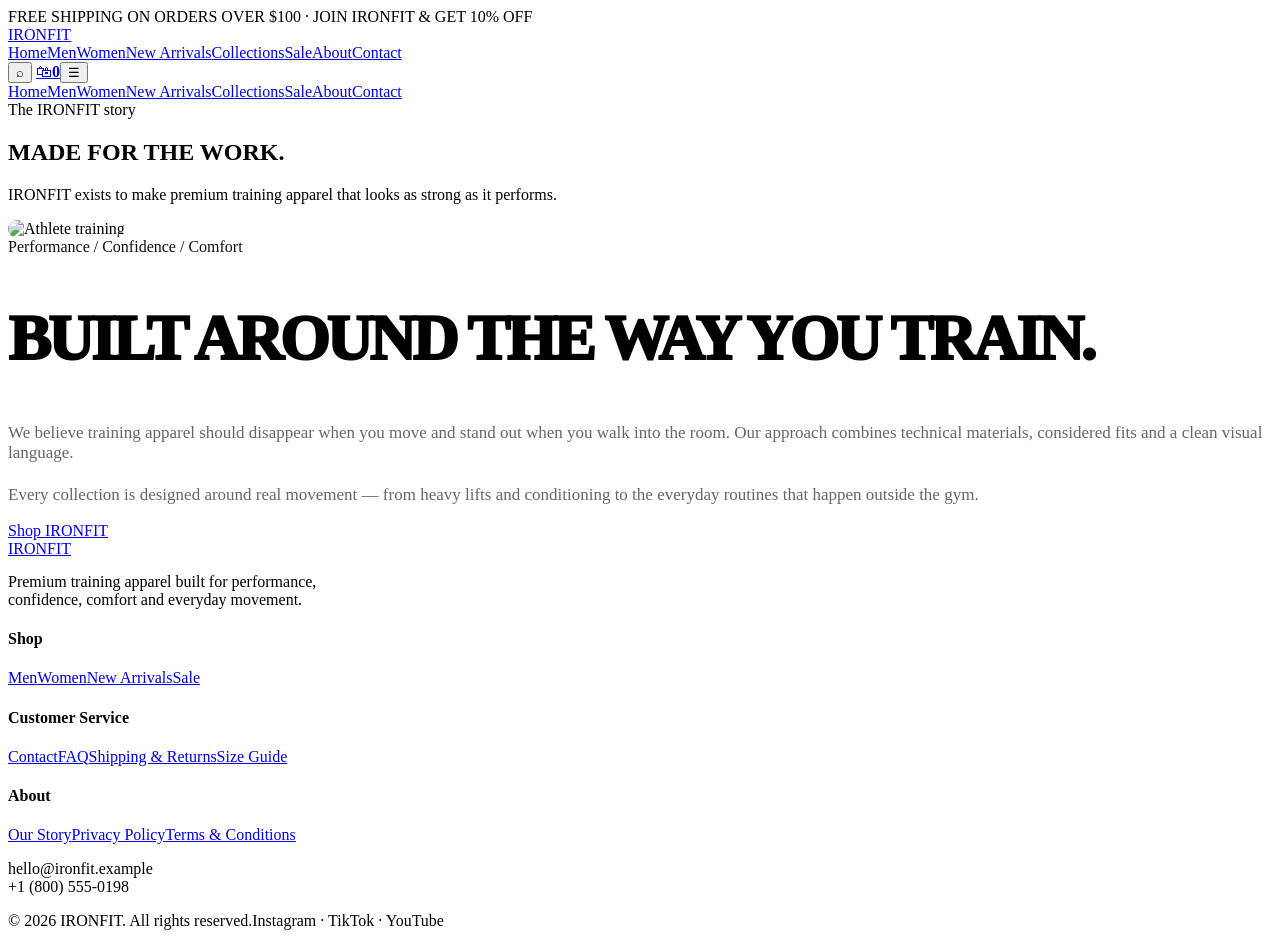
==== about.html @ 30817c37 "Add files via upload" ====
<!doctype html><html lang="en"><head><meta charset="utf-8"><meta name="viewport" content="width=device-width,initial-scale=1">
<title>About | IRONFIT</title><meta name="description" content="IRONFIT premium gym and activewear."><link rel="stylesheet" href="assets/css/styles.css"></head>
<body class=""><div class="announcement">FREE SHIPPING ON ORDERS OVER $100 · JOIN IRONFIT & GET 10% OFF</div>
<header class="header"><div class="container nav"><a class="logo" href="index.html">IRON<span>FIT</span></a>
<nav class="nav-links"><a class="" href="index.html">Home</a><a class="" href="men.html">Men</a><a class="" href="women.html">Women</a><a class="" href="new-arrivals.html">New Arrivals</a><a class="" href="shop.html">Collections</a><a class="" href="sale.html">Sale</a><a class="active" href="about.html">About</a><a class="" href="contact.html">Contact</a></nav><div class="nav-actions"><button class="icon-btn" aria-label="Search" onclick="location.href='shop.html'">⌕</button>
<a class="icon-btn cart-count" aria-label="Cart" href="cart.html">🛍<b>0</b></a><button class="icon-btn menu-btn" aria-label="Open menu">☰</button></div></div>
<nav class="mobile-nav container"><a href="index.html">Home</a><a href="men.html">Men</a><a href="women.html">Women</a><a href="new-arrivals.html">New Arrivals</a><a href="shop.html">Collections</a><a href="sale.html">Sale</a><a href="about.html">About</a><a href="contact.html">Contact</a></nav></header><main><section class="page-hero"><div class="container"><div class="eyebrow">The IRONFIT story</div><h1>MADE FOR THE WORK.</h1><p>IRONFIT exists to make premium training apparel that looks as strong as it performs.</p></div></section>
<section class="section"><div class="container"><div class="detail"><div><img style="border-radius:18px;height:620px;object-fit:cover" src="https://images.unsplash.com/photo-1581009146145-b5ef050c2e1a?auto=format&fit=crop&w=1400&q=85" alt="Athlete training"></div>
<div style="align-self:center"><div class="eyebrow" style="color:#111">Performance / Confidence / Comfort</div><h2 style="font-size:clamp(40px,5vw,65px);line-height:.95;font-weight:950;letter-spacing:-.05em">BUILT AROUND THE WAY YOU TRAIN.</h2>
<p style="margin:22px 0;color:#666;font-size:17px">We believe training apparel should disappear when you move and stand out when you walk into the room. Our approach combines technical materials, considered fits and a clean visual language.</p>
<p style="color:#666;font-size:17px">Every collection is designed around real movement — from heavy lifts and conditioning to the everyday routines that happen outside the gym.</p>
<a class="btn btn-primary" href="shop.html" style="margin-top:25px">Shop IRONFIT</a></div></div></div></section></main><footer class="footer"><div class="container"><div class="footer-grid">
<div><a class="logo" href="index.html">IRON<span>FIT</span></a><p style="margin-top:15px;max-width:320px">Premium training apparel built for performance, confidence, comfort and everyday movement.</p></div>
<div><h4>Shop</h4><a href="men.html">Men</a><a href="women.html">Women</a><a href="new-arrivals.html">New Arrivals</a><a href="sale.html">Sale</a></div>
<div><h4>Customer Service</h4><a href="contact.html">Contact</a><a href="contact.html#faq">FAQ</a><a href="#">Shipping & Returns</a><a href="#">Size Guide</a></div>
<div><h4>About</h4><a href="about.html">Our Story</a><a href="#">Privacy Policy</a><a href="#">Terms & Conditions</a><p>hello@ironfit.example<br>+1 (800) 555-0198</p></div></div>
<div class="footer-bottom"><span>© 2026 IRONFIT. All rights reserved.</span><span>Instagram · TikTok · YouTube</span></div></div></footer><div class="toast"></div><script src="assets/js/app.js"></script></body></html>
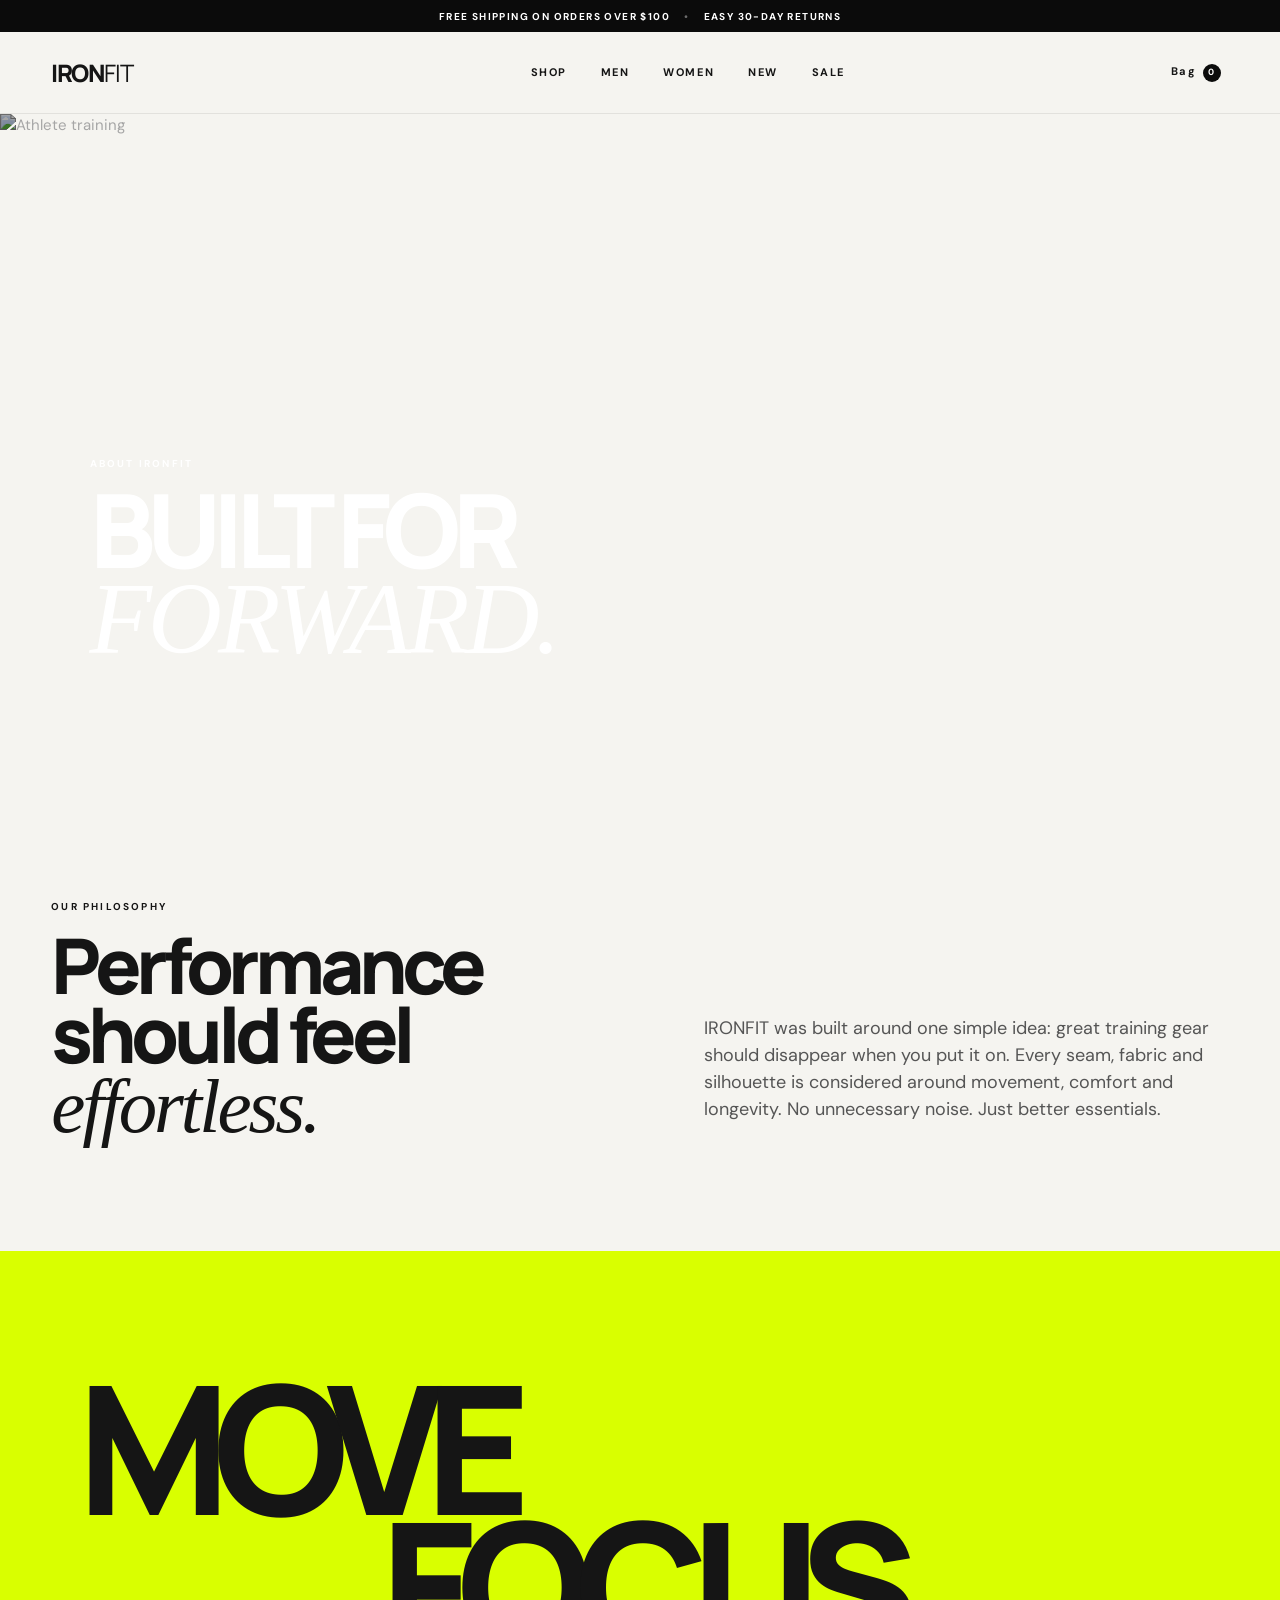
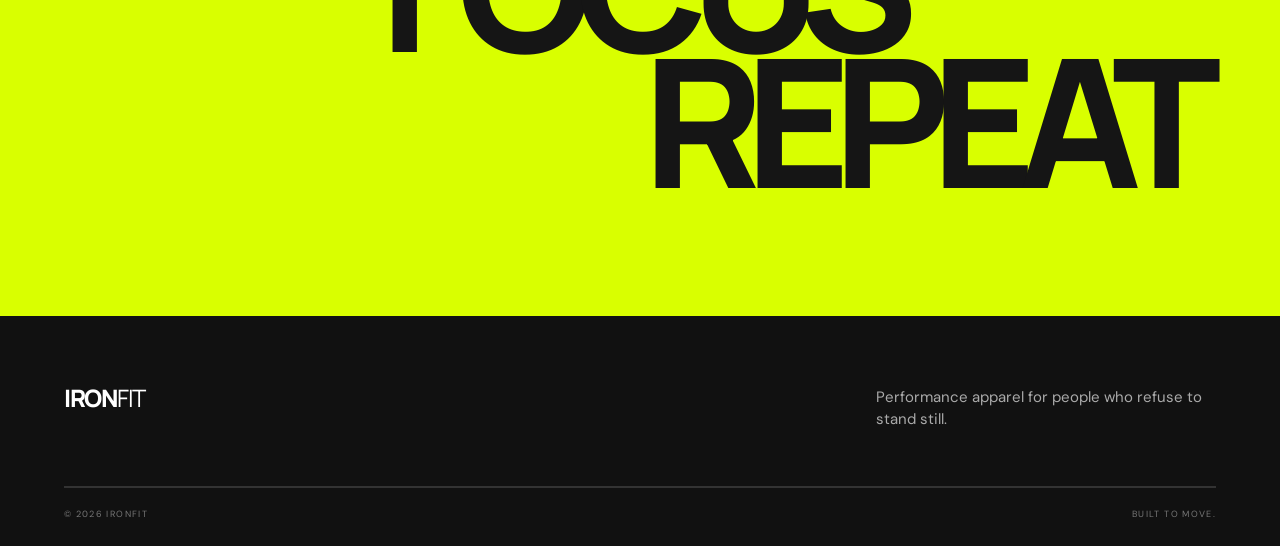
==== commit 214d2855: "Add files via upload" ====
--- a/about.html
+++ b/about.html
@@ -1,17 +1,3 @@
-<!doctype html><html lang="en"><head><meta charset="utf-8"><meta name="viewport" content="width=device-width,initial-scale=1">
-<title>About | IRONFIT</title><meta name="description" content="IRONFIT premium gym and activewear."><link rel="stylesheet" href="assets/css/styles.css"></head>
-<body class=""><div class="announcement">FREE SHIPPING ON ORDERS OVER $100 · JOIN IRONFIT & GET 10% OFF</div>
-<header class="header"><div class="container nav"><a class="logo" href="index.html">IRON<span>FIT</span></a>
-<nav class="nav-links"><a class="" href="index.html">Home</a><a class="" href="men.html">Men</a><a class="" href="women.html">Women</a><a class="" href="new-arrivals.html">New Arrivals</a><a class="" href="shop.html">Collections</a><a class="" href="sale.html">Sale</a><a class="active" href="about.html">About</a><a class="" href="contact.html">Contact</a></nav><div class="nav-actions"><button class="icon-btn" aria-label="Search" onclick="location.href='shop.html'">⌕</button>
-<a class="icon-btn cart-count" aria-label="Cart" href="cart.html">🛍<b>0</b></a><button class="icon-btn menu-btn" aria-label="Open menu">☰</button></div></div>
-<nav class="mobile-nav container"><a href="index.html">Home</a><a href="men.html">Men</a><a href="women.html">Women</a><a href="new-arrivals.html">New Arrivals</a><a href="shop.html">Collections</a><a href="sale.html">Sale</a><a href="about.html">About</a><a href="contact.html">Contact</a></nav></header><main><section class="page-hero"><div class="container"><div class="eyebrow">The IRONFIT story</div><h1>MADE FOR THE WORK.</h1><p>IRONFIT exists to make premium training apparel that looks as strong as it performs.</p></div></section>
-<section class="section"><div class="container"><div class="detail"><div><img style="border-radius:18px;height:620px;object-fit:cover" src="https://images.unsplash.com/photo-1581009146145-b5ef050c2e1a?auto=format&fit=crop&w=1400&q=85" alt="Athlete training"></div>
-<div style="align-self:center"><div class="eyebrow" style="color:#111">Performance / Confidence / Comfort</div><h2 style="font-size:clamp(40px,5vw,65px);line-height:.95;font-weight:950;letter-spacing:-.05em">BUILT AROUND THE WAY YOU TRAIN.</h2>
-<p style="margin:22px 0;color:#666;font-size:17px">We believe training apparel should disappear when you move and stand out when you walk into the room. Our approach combines technical materials, considered fits and a clean visual language.</p>
-<p style="color:#666;font-size:17px">Every collection is designed around real movement — from heavy lifts and conditioning to the everyday routines that happen outside the gym.</p>
-<a class="btn btn-primary" href="shop.html" style="margin-top:25px">Shop IRONFIT</a></div></div></div></section></main><footer class="footer"><div class="container"><div class="footer-grid">
-<div><a class="logo" href="index.html">IRON<span>FIT</span></a><p style="margin-top:15px;max-width:320px">Premium training apparel built for performance, confidence, comfort and everyday movement.</p></div>
-<div><h4>Shop</h4><a href="men.html">Men</a><a href="women.html">Women</a><a href="new-arrivals.html">New Arrivals</a><a href="sale.html">Sale</a></div>
-<div><h4>Customer Service</h4><a href="contact.html">Contact</a><a href="contact.html#faq">FAQ</a><a href="#">Shipping & Returns</a><a href="#">Size Guide</a></div>
-<div><h4>About</h4><a href="about.html">Our Story</a><a href="#">Privacy Policy</a><a href="#">Terms & Conditions</a><p>hello@ironfit.example<br>+1 (800) 555-0198</p></div></div>
-<div class="footer-bottom"><span>© 2026 IRONFIT. All rights reserved.</span><span>Instagram · TikTok · YouTube</span></div></div></footer><div class="toast"></div><script src="assets/js/app.js"></script></body></html>+<!doctype html><html lang="en"><head><meta charset="utf-8"><meta name="viewport" content="width=device-width,initial-scale=1"><title>About — IRONFIT</title><link rel="preconnect" href="https://fonts.googleapis.com"><link rel="preconnect" href="https://fonts.gstatic.com" crossorigin><link href="https://fonts.googleapis.com/css2?family=DM+Sans:wght@400;500;600;700&family=Manrope:wght@600;700;800&display=swap" rel="stylesheet"><link rel="stylesheet" href="assets/css/styles.css"></head>
+<body><div class="announcement">FREE SHIPPING ON ORDERS OVER $100 <span>•</span> EASY 30-DAY RETURNS</div><header class="site-header"><a class="brand" href="index.html">IRON<span>FIT</span></a><nav class="desktop-nav"><a href="shop.html">SHOP</a><a href="men.html">MEN</a><a href="women.html">WOMEN</a><a href="new-arrivals.html">NEW</a><a href="sale.html">SALE</a></nav><div class="header-actions"><a class="icon-btn" href="cart.html">Bag <b class="cart-count">0</b></a><button class="menu-toggle" data-menu-toggle><span></span><span></span></button></div></header>
+<main><section class="about-hero"><img src="https://images.unsplash.com/photo-1517838277536-f5f99be5018d?auto=format&fit=crop&w=2200&q=88" alt="Athlete training"><div><p class="eyebrow">ABOUT IRONFIT</p><h1>BUILT FOR<br><em>FORWARD.</em></h1></div></section><section class="section story"><div><p class="eyebrow">OUR PHILOSOPHY</p><h2>Performance should feel <em>effortless.</em></h2></div><p>IRONFIT was built around one simple idea: great training gear should disappear when you put it on. Every seam, fabric and silhouette is considered around movement, comfort and longevity. No unnecessary noise. Just better essentials.</p></section><section class="manifesto"><div><span>MOVE</span><span>FOCUS</span><span>REPEAT</span></div></section></main><footer class="footer"><div class="footer-top"><a class="brand" href="index.html">IRON<span>FIT</span></a><p>Performance apparel for people who refuse to stand still.</p></div><div class="footer-bottom"><span>© 2026 IRONFIT</span><span>BUILT TO MOVE.</span></div></footer><div class="mobile-menu" data-mobile-menu><button data-menu-close>×</button><nav><a href="shop.html">SHOP</a><a href="men.html">MEN</a><a href="women.html">WOMEN</a><a href="new-arrivals.html">NEW ARRIVALS</a><a href="sale.html">SALE</a></nav></div><script src="assets/js/app.js"></script></body></html>
--- a/assets/css/styles.css
+++ b/assets/css/styles.css
@@ -0,0 +1,7 @@
+:root{--black:#0b0b0b;--ink:#151515;--muted:#707070;--line:#ddd;--paper:#f5f4f0;--white:#fff;--accent:#d9ff00;--serif:Georgia,serif;--sans:"DM Sans",Arial,sans-serif;--display:"Manrope",Arial,sans-serif;--max:1440px}
+*{box-sizing:border-box}html{scroll-behavior:smooth}body{margin:0;background:var(--paper);color:var(--ink);font-family:var(--sans);font-size:15px;line-height:1.5}img{display:block;width:100%;object-fit:cover}a{color:inherit;text-decoration:none}button,input,select,textarea{font:inherit}button{cursor:pointer}.announcement{height:32px;background:var(--black);color:#fff;display:flex;align-items:center;justify-content:center;gap:14px;font-size:10px;font-weight:700;letter-spacing:.14em}.announcement span{opacity:.4}.site-header{height:82px;padding:0 4vw;display:flex;align-items:center;justify-content:space-between;background:rgba(245,244,240,.96);position:sticky;top:0;z-index:50;border-bottom:1px solid rgba(0,0,0,.08);backdrop-filter:blur(14px)}.brand{font:800 24px/1 var(--display);letter-spacing:-.06em}.brand span{font-weight:400}.desktop-nav{display:flex;gap:34px;margin-left:80px}.desktop-nav a{font-size:11px;font-weight:700;letter-spacing:.14em}.sale-link{color:#d21f1f}.header-actions{display:flex;gap:20px;align-items:center}.icon-btn{border:0;background:none;font-size:11px;font-weight:700;letter-spacing:.1em;padding:8px}.cart-count{background:var(--black);color:#fff;border-radius:50%;display:inline-flex;width:18px;height:18px;align-items:center;justify-content:center;font-size:9px;margin-left:3px}.menu-toggle{display:none;background:none;border:0}.menu-toggle span{display:block;width:24px;height:1px;background:#111;margin:5px}.hero{height:min(790px,calc(100vh - 114px));min-height:620px;position:relative;color:#fff;overflow:hidden}.hero>img{height:100%;filter:saturate(.78)}.hero-overlay{position:absolute;inset:0;background:linear-gradient(90deg,rgba(0,0,0,.62),rgba(0,0,0,.08) 70%),linear-gradient(0deg,rgba(0,0,0,.3),transparent 40%)}.hero-content{position:absolute;left:6vw;bottom:12%;max-width:720px}.eyebrow{font-size:10px;font-weight:700;letter-spacing:.22em;margin:0 0 16px;text-transform:uppercase}.hero h1,.page-hero h1,.about-hero h1{font:800 clamp(60px,8vw,132px)/.83 var(--display);letter-spacing:-.075em;margin:0}.hero h1 em,.page-hero h1 em,.about-hero h1 em,h1 em,h2 em{font-family:var(--serif);font-weight:400;letter-spacing:-.04em}.hero-copy{max-width:440px;font-size:16px;margin:28px 0}.hero-actions{display:flex;align-items:center;gap:28px}.btn{border:1px solid transparent;min-height:48px;padding:0 24px;display:inline-flex;align-items:center;justify-content:center;font-size:10px;font-weight:800;letter-spacing:.14em}.btn-dark{background:var(--black);color:#fff}.btn-light{background:#fff;color:#111}.text-link{font-size:10px;font-weight:800;letter-spacing:.15em;border-bottom:1px solid currentColor;padding-bottom:5px}.light{color:#fff}.hero-meta{position:absolute;bottom:26px;left:6vw;right:6vw;display:flex;justify-content:space-between;font-size:9px;letter-spacing:.15em}.ticker{overflow:hidden;white-space:nowrap;background:var(--accent);padding:14px 0;font:800 15px var(--display);letter-spacing:.08em}.ticker div{animation:marquee 28s linear infinite}@keyframes marquee{to{transform:translateX(-40%)}}.section{max-width:var(--max);margin:auto;padding:110px 4vw}.section-head{display:flex;align-items:end;justify-content:space-between;margin-bottom:42px}.section-head.center{display:block;text-align:center}.section h2{font:800 clamp(40px,5vw,76px)/.95 var(--display);letter-spacing:-.065em;margin:0}.category-grid{display:grid;grid-template-columns:1.25fr 1fr 1fr;gap:14px}.category-card{height:560px;position:relative;overflow:hidden;background:#ddd}.category-card.tall{height:680px}.category-card img{height:100%;transition:transform .7s cubic-bezier(.2,.7,.2,1)}.category-card:hover img{transform:scale(1.04)}.category-card:after{content:"";position:absolute;inset:45% 0 0;background:linear-gradient(transparent,rgba(0,0,0,.65))}.category-card>div{position:absolute;z-index:2;left:28px;right:28px;bottom:28px;color:#fff}.category-card span{font-size:9px;letter-spacing:.2em}.category-card h3{font:800 42px/1 var(--display);letter-spacing:-.05em;margin:8px 0 20px}.category-card b{font-size:9px;letter-spacing:.15em}.product-grid{display:grid;grid-template-columns:repeat(4,1fr);gap:20px}.product-card{position:relative}.product-image{aspect-ratio:4/5;overflow:hidden;background:#e7e5df;position:relative}.product-image img{height:100%;transition:transform .55s ease}.product-card:hover .product-image img{transform:scale(1.035)}.quick-add{position:absolute;left:14px;right:14px;bottom:14px;height:42px;background:#fff;border:0;font-size:9px;font-weight:800;letter-spacing:.14em;opacity:0;transform:translateY(8px);transition:.25s}.product-card:hover .quick-add{opacity:1;transform:none}.product-tag{position:absolute;top:12px;left:12px;background:var(--accent);padding:5px 8px;font-size:8px;font-weight:800;letter-spacing:.12em}.product-info-row{display:flex;justify-content:space-between;gap:10px;padding-top:13px}.product-name{font-size:12px;font-weight:700}.product-category{font-size:9px;color:var(--muted);margin-top:3px}.price{font-size:12px;font-weight:700}.editorial{display:grid;grid-template-columns:1.2fr .8fr;min-height:720px;background:var(--black);color:#fff}.editorial-image img{height:100%;min-height:600px}.editorial-copy{padding:10vw 7vw;display:flex;flex-direction:column;justify-content:center}.editorial-copy h2{font:800 clamp(50px,5.5vw,84px)/.9 var(--display);letter-spacing:-.07em;margin:0 0 25px}.editorial-copy p:not(.eyebrow){color:#aaa;max-width:430px;margin-bottom:32px}.benefit-grid{display:grid;grid-template-columns:repeat(3,1fr);border-top:1px solid var(--line)}.benefit-grid article{padding:35px 25px;border-right:1px solid var(--line)}.benefit-grid article:last-child{border:0}.benefit-grid span{font-size:10px;color:#888}.benefit-grid h3{font:700 23px var(--display)}.benefit-grid p{color:#666;max-width:280px}.newsletter{padding:80px 7vw;background:var(--accent);display:flex;align-items:center;justify-content:space-between;gap:40px}.newsletter h2{font:800 clamp(36px,4vw,60px)/1 var(--display);letter-spacing:-.06em;margin:0}.newsletter p{max-width:500px}.newsletter-form{display:flex;width:min(500px,100%)}.newsletter-form input{height:52px;border:0;padding:0 18px;flex:1;background:#fff;outline:0}.footer{background:#111;color:#fff;padding:70px 5vw 25px}.footer-top{display:flex;justify-content:space-between;align-items:flex-start;border-bottom:1px solid #333;padding-bottom:55px}.footer-top p{max-width:340px;color:#aaa;margin:0}.footer-grid{display:grid;grid-template-columns:repeat(4,1fr);padding:45px 0;gap:30px}.footer-grid h4{font-size:9px;letter-spacing:.2em;color:#777}.footer-grid a{display:block;font-size:12px;margin:12px 0;color:#ddd}.footer-bottom{border-top:1px solid #333;padding-top:20px;display:flex;justify-content:space-between;color:#777;font-size:9px;letter-spacing:.15em}.page-hero{padding:130px 7vw 100px;background:#deddd8}.page-hero>div{max-width:1100px}.page-hero p:not(.eyebrow){max-width:520px;color:#666;margin-top:35px}.catalog{padding-top:55px}.catalog-toolbar{display:flex;justify-content:space-between;align-items:center;border-top:1px solid var(--line);border-bottom:1px solid var(--line);padding:18px 0;margin-bottom:30px;font-size:9px;letter-spacing:.13em}.filters{display:flex;align-items:center;gap:20px}.filter-btn{border:0;background:none;font-size:9px;letter-spacing:.13em;padding:5px 0;color:#777}.filter-btn.active{color:#111;border-bottom:1px solid #111}.filters select{border:0;background:none;font-size:9px;letter-spacing:.1em}.large{grid-template-columns:repeat(3,1fr);gap:45px 18px}.product-detail{display:grid;grid-template-columns:1.1fr .9fr;gap:7vw;padding-top:70px}.product-gallery{position:sticky;top:110px;align-self:start}.gallery-main{aspect-ratio:4/5;overflow:hidden}.gallery-main img{height:100%}.gallery-thumbs{display:grid;grid-template-columns:repeat(3,1fr);gap:8px;margin-top:8px}.gallery-thumbs img{aspect-ratio:1;cursor:pointer}.product-info{padding-top:30px}.product-info h1{font:800 clamp(38px,4vw,68px)/.95 var(--display);letter-spacing:-.07em;margin:0}.product-price{font-size:18px;font-weight:700;margin:20px 0}.product-desc{color:#666;max-width:500px;margin-bottom:40px}.selector{border-top:1px solid var(--line);padding:20px 0}.selector label{display:flex;justify-content:space-between;font-size:9px;font-weight:800;letter-spacing:.15em}.selector label a{font-weight:500;text-decoration:underline}.swatches,.sizes{display:flex;gap:8px;margin-top:14px}.swatch{width:28px;height:28px;border-radius:50%;background:#111;border:2px solid #fff;box-shadow:0 0 0 1px #111}.swatch.gray{background:#777;box-shadow:none}.swatch.white{background:#fff;box-shadow:0 0 0 1px #ccc}.sizes button{background:none;border:1px solid #ccc;width:52px;height:42px;font-size:10px}.sizes button:hover{border-color:#111}.add-product{width:100%;margin:20px 0 10px}.accordions{border-top:1px solid var(--line)}details{border-bottom:1px solid var(--line);padding:20px 0}summary{list-style:none;font-size:10px;font-weight:800;letter-spacing:.15em;cursor:pointer;display:flex;justify-content:space-between}details p{color:#666;max-width:600px}.cart-page h1{font:800 clamp(60px,8vw,120px)/.85 var(--display);letter-spacing:-.08em;margin:0 0 65px}.cart-layout{display:grid;grid-template-columns:1fr 360px;gap:70px}.cart-item{display:grid;grid-template-columns:120px 1fr auto;gap:20px;padding:18px 0;border-top:1px solid var(--line)}.cart-item img{width:120px;height:150px}.cart-item h3{font-size:14px;margin:0 0 8px}.cart-item p{color:#777;font-size:11px}.qty{display:flex;border:1px solid #ccc;width:max-content}.qty button{border:0;background:none;width:30px}.qty span{width:30px;text-align:center;padding:5px;font-size:11px}.cart-remove{border:0;background:none;text-decoration:underline;font-size:9px}.cart-summary{background:#e8e7e2;padding:30px;height:max-content}.cart-summary h3{font-size:10px;letter-spacing:.15em}.cart-summary>div{display:flex;justify-content:space-between;border-bottom:1px solid #ccc;padding:20px 0}.cart-summary p{font-size:11px;color:#777}.cart-summary .btn{width:100%;margin:18px 0}.about-hero{height:75vh;min-height:600px;position:relative;color:#fff}.about-hero img{height:100%;filter:brightness(.65)}.about-hero>div{position:absolute;left:7vw;bottom:10vw}.story{display:grid;grid-template-columns:1fr 1fr;gap:10vw;align-items:end}.story h2{font:800 clamp(45px,6vw,85px)/.9 var(--display);letter-spacing:-.07em;margin:0}.story>p{font-size:18px;color:#555;max-width:560px}.manifesto{background:var(--accent);padding:10vw 6vw}.manifesto div{display:flex;flex-direction:column;font:800 clamp(70px,14vw,190px)/.76 var(--display);letter-spacing:-.1em}.manifesto span:nth-child(2){align-self:center}.manifesto span:nth-child(3){align-self:flex-end}.compact{padding-bottom:90px}.contact-grid{display:grid;grid-template-columns:1fr 1fr;gap:10vw}.contact-grid h2{font:800 50px/.95 var(--display);letter-spacing:-.06em}.contact-grid p{color:#666;max-width:480px}.contact-form{display:flex;flex-direction:column;gap:12px}.contact-form input,.contact-form select,.contact-form textarea{border:0;border-bottom:1px solid #bbb;background:transparent;padding:15px 0;outline:0}.contact-form .btn{align-self:flex-start;margin-top:15px}.faq{max-width:1000px}.faq details{padding:25px 0}.search-drawer{position:fixed;inset:0;background:rgba(245,244,240,.98);z-index:100;display:none;align-items:flex-start;justify-content:center;padding:14vh 8vw}.search-drawer.open{display:flex}.search-drawer>button{position:absolute;top:35px;right:5vw;border:0;background:none;font-size:35px}.search-drawer>div{width:min(900px,100%)}.search-drawer input{width:100%;border:0;border-bottom:2px solid #111;background:none;padding:18px 0;font:700 36px var(--display);outline:0}.search-result{padding:15px 0;border-bottom:1px solid #ccc;display:flex;justify-content:space-between}.mobile-menu{display:none}
+
+@media(max-width:900px){.desktop-nav{display:none}.menu-toggle{display:block}.hero{min-height:650px}.hero h1{font-size:70px}.category-grid{grid-template-columns:1fr 1fr}.category-card.tall{grid-row:span 2;height:auto}.category-card{height:420px}.product-grid,.large{grid-template-columns:repeat(2,1fr)}.editorial{grid-template-columns:1fr}.editorial-copy{padding:80px 7vw}.benefit-grid{grid-template-columns:1fr}.newsletter{display:block}.newsletter-form{margin-top:30px}.product-detail{grid-template-columns:1fr}.product-gallery{position:static}.story,.contact-grid{grid-template-columns:1fr;gap:35px}.cart-layout{grid-template-columns:1fr}.cart-summary{order:-1}.mobile-menu{position:fixed;inset:0;background:#111;color:#fff;z-index:200;padding:100px 8vw;display:none}.mobile-menu.open{display:block}.mobile-menu>button{position:absolute;top:25px;right:7vw;background:none;color:#fff;border:0;font-size:40px}.mobile-menu nav a{display:block;font:800 44px/.95 var(--display);letter-spacing:-.06em;margin:20px 0}.filters{overflow:auto;max-width:70%}.catalog-toolbar{gap:15px}.gallery-main{aspect-ratio:4/5}}
+@media(max-width:560px){.announcement{font-size:8px}.site-header{height:68px;padding:0 20px}.brand{font-size:21px}.hero{min-height:620px}.hero-content{left:22px;right:22px;bottom:12%}.hero h1{font-size:58px}.hero-copy{font-size:14px}.hero-actions{gap:18px}.section{padding:75px 20px}.section-head{align-items:start;gap:25px;flex-direction:column}.section h2{font-size:43px}.category-grid{display:block}.category-card,.category-card.tall{height:430px;margin-bottom:12px}.product-grid,.large{grid-template-columns:1fr 1fr;gap:25px 9px}.quick-add{display:none}.page-hero{padding:90px 20px 70px}.page-hero h1{font-size:58px}.catalog-toolbar{display:block}.filters{max-width:none;margin-top:18px;gap:14px}.product-detail{padding:35px 20px}.product-info h1{font-size:42px}.cart-page h1{font-size:70px}.cart-item{grid-template-columns:80px 1fr}.cart-item img{width:80px;height:105px}.cart-item>strong{grid-column:2}.footer{padding:55px 20px 22px}.footer-top{display:block}.footer-top p{margin-top:25px}.footer-grid{grid-template-columns:1fr 1fr}.manifesto span:nth-child(2){align-self:flex-end}.manifesto span:nth-child(3){align-self:flex-start}.newsletter{padding:65px 20px}}
+
+.toast{position:fixed;right:22px;bottom:22px;background:#111;color:#fff;padding:14px 18px;font-size:10px;font-weight:800;letter-spacing:.12em;z-index:300;transform:translateY(20px);opacity:0;transition:.25s}.toast.show{transform:none;opacity:1}.empty-cart{padding:70px 0;border-top:1px solid #ddd}.empty-cart h2{font:800 clamp(45px,6vw,80px)/.9 var(--display);letter-spacing:-.07em;margin:0 0 30px}
